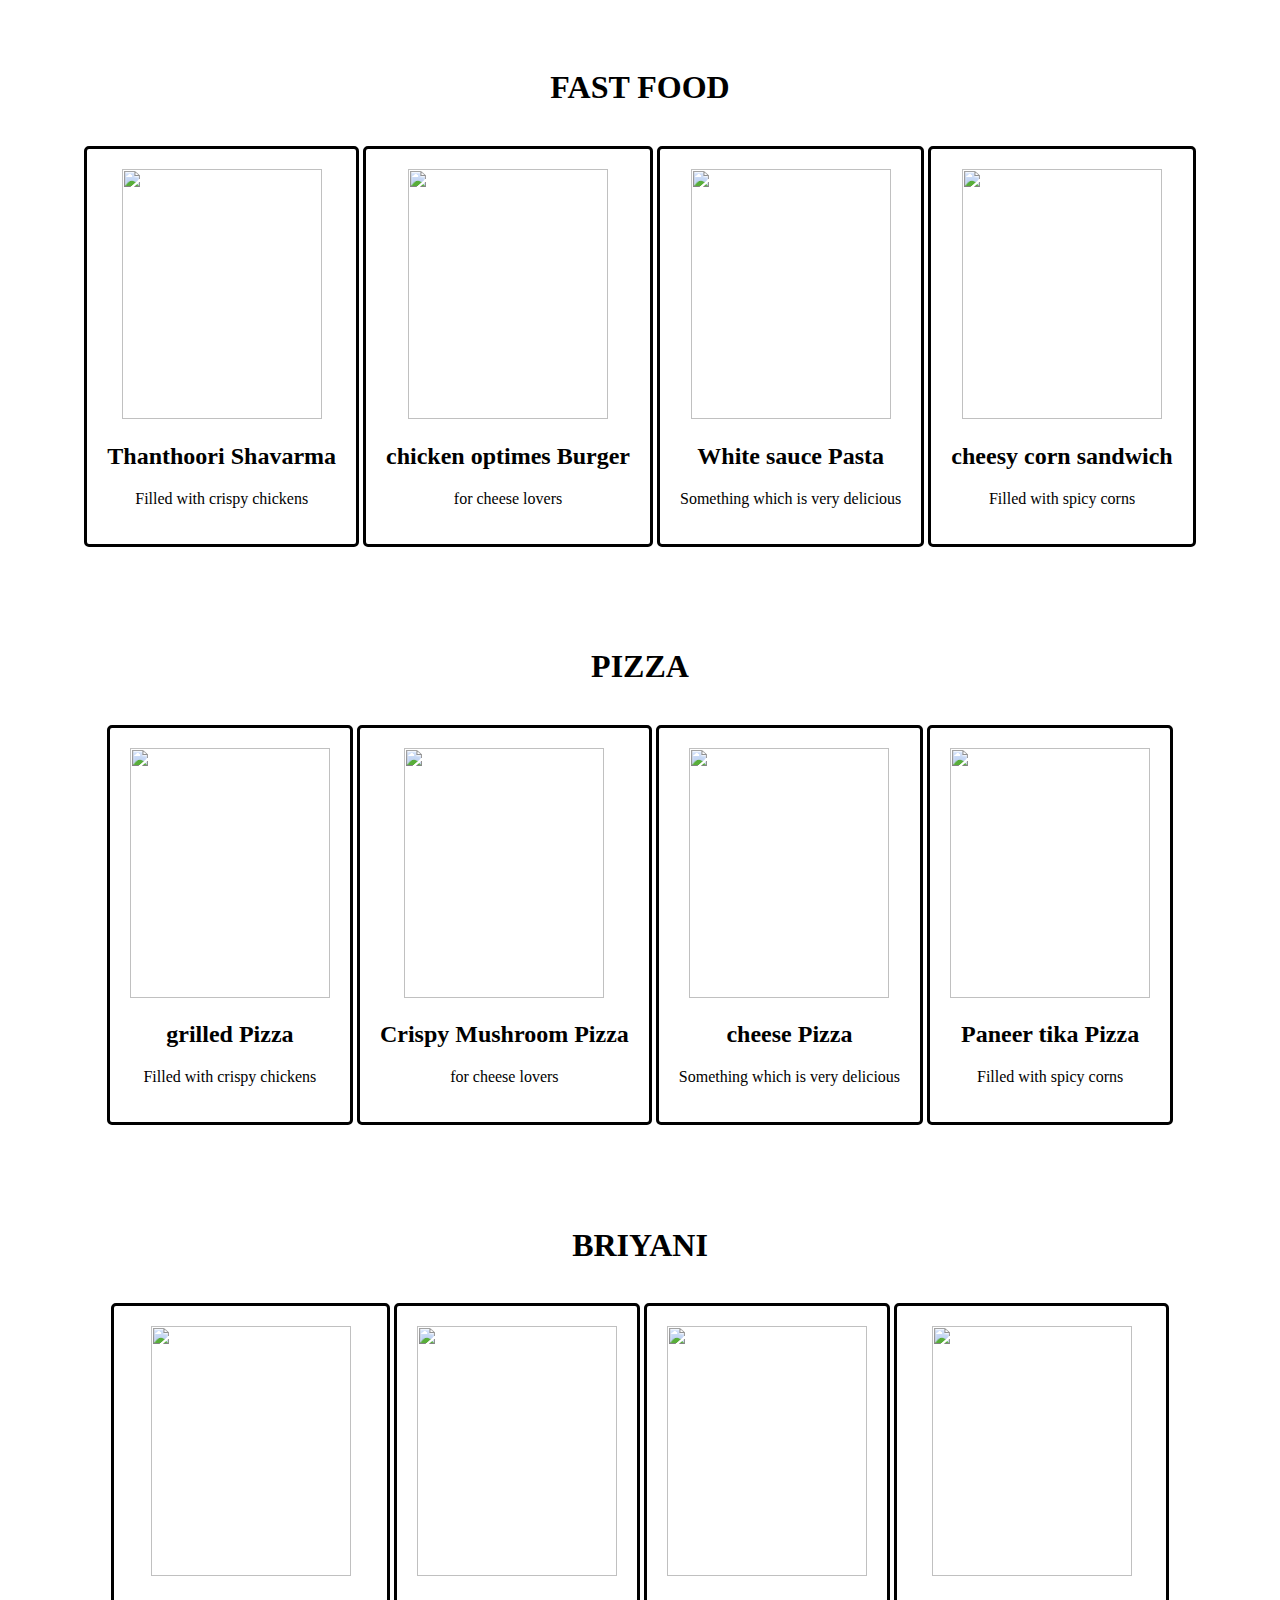
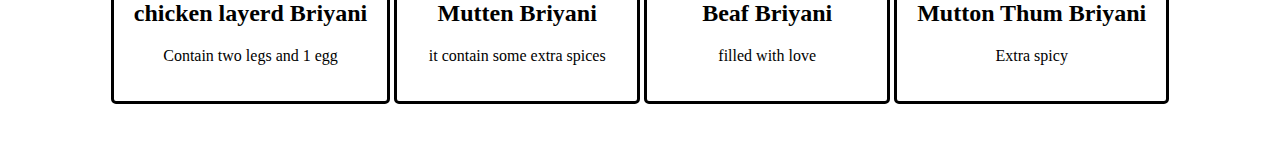
==== rec.html @ e6edc478 "Add files via upload" ====
<!DOCTYPE html>
<html lang="en">
<head>
    <meta charset="UTF-8">
    <meta name="viewport" content="width=device-width, initial-scale=1.0">
    <title>Receipe</title>
    <link rel="stylesheet" href="de.css">
</head>
<body>
    

    <div class="o1">
     <h1 style="text-align: center;">FAST FOOD</h1>
    <br><br>
        <div class="my">
         <img src="dishes/im1.jpg">
         <h2>Thanthoori Shavarma</h2>
         <p>Filled with crispy chickens</p>
        </div>

        <div class="my">
            <img src="dishes/im2.jpg">
            <h2>chicken optimes Burger</h2>
            <p>for cheese lovers</p>
        </div>

        <div class="my">
            <img src="dishes/im3.jpg">
            <h2>White sauce Pasta</h2>
            <p>Something which is very delicious</p>
        </div>

        <div class="my">
            <img src="dishes/im5.jpg">
            <h2>cheesy corn sandwich</h2>
            <p>Filled with spicy corns</p>
        </div>
    </div>

    <div class="o1">
        <h1 style="text-align: center;">PIZZA</h1>
       <br><br>
           <div class="my">
            <img src="dishes/im6.jpg">
            <h2>grilled Pizza</h2>
            <p>Filled with crispy chickens</p>
           </div>
   
           <div class="my">
               <img src="dishes/im7.jpg">
               <h2>Crispy Mushroom Pizza </h2>
               <p>for cheese lovers</p>
           </div>
   
           <div class="my">
               <img src="dishes/im8.jpg">
               <h2>cheese Pizza</h2>
               <p>Something which is very delicious</p>
           </div>
   
           <div class="my">
               <img src="dishes/im9.jpg">
               <h2>Paneer tika Pizza </h2>
               <p>Filled with spicy corns</p>
           </div>
       </div>

       <div class="o1">
        <h1 style="text-align: center;">BRIYANI</h1>
       <br><br>
           <div class="my">
            <img src="dishes/b1.jpg">
            <h2>chicken layerd Briyani</h2>
            <p>Contain two legs and 1 egg</p>
           </div>
   
           <div class="my">
               <img src="dishes/b2.jpg">
               <h2>Mutten Briyani</h2>
               <p>it contain some extra spices</p>
           </div>
   
           <div class="my">
               <img src="dishes/b3.jpg">
               <h2>Beaf Briyani</h2>
               <p>filled with love</p>
           </div>
   
           <div class="my">
               <img src="dishes/b4.jpg">
               <h2>Mutton Thum Briyani</h2>
               <p>Extra spicy</p>
           </div>
       </div>

        
    
    
</body>
</html>
---- de.css ----
li,h1,nav,a{
    display: inline-block;
    
}

.a1{
    background-color: black;
    color:white;
    padding: 10px;
}

li:hover{
    color: rgb(26, 175, 221);
    cursor: pointer;
}

img{
    width: 200px;
    height: 250px;
}
.my{
  text-align: center;   
  display: inline-block;
  padding: 20px;
  border-color: black;
  border-style: solid;
  border-radius: 5px;
  
  
}

.o1{
    text-align: center;
    padding: 40px;
}

.my:hover{
    background-color:rgb(38, 48, 48);
    color: white;
}
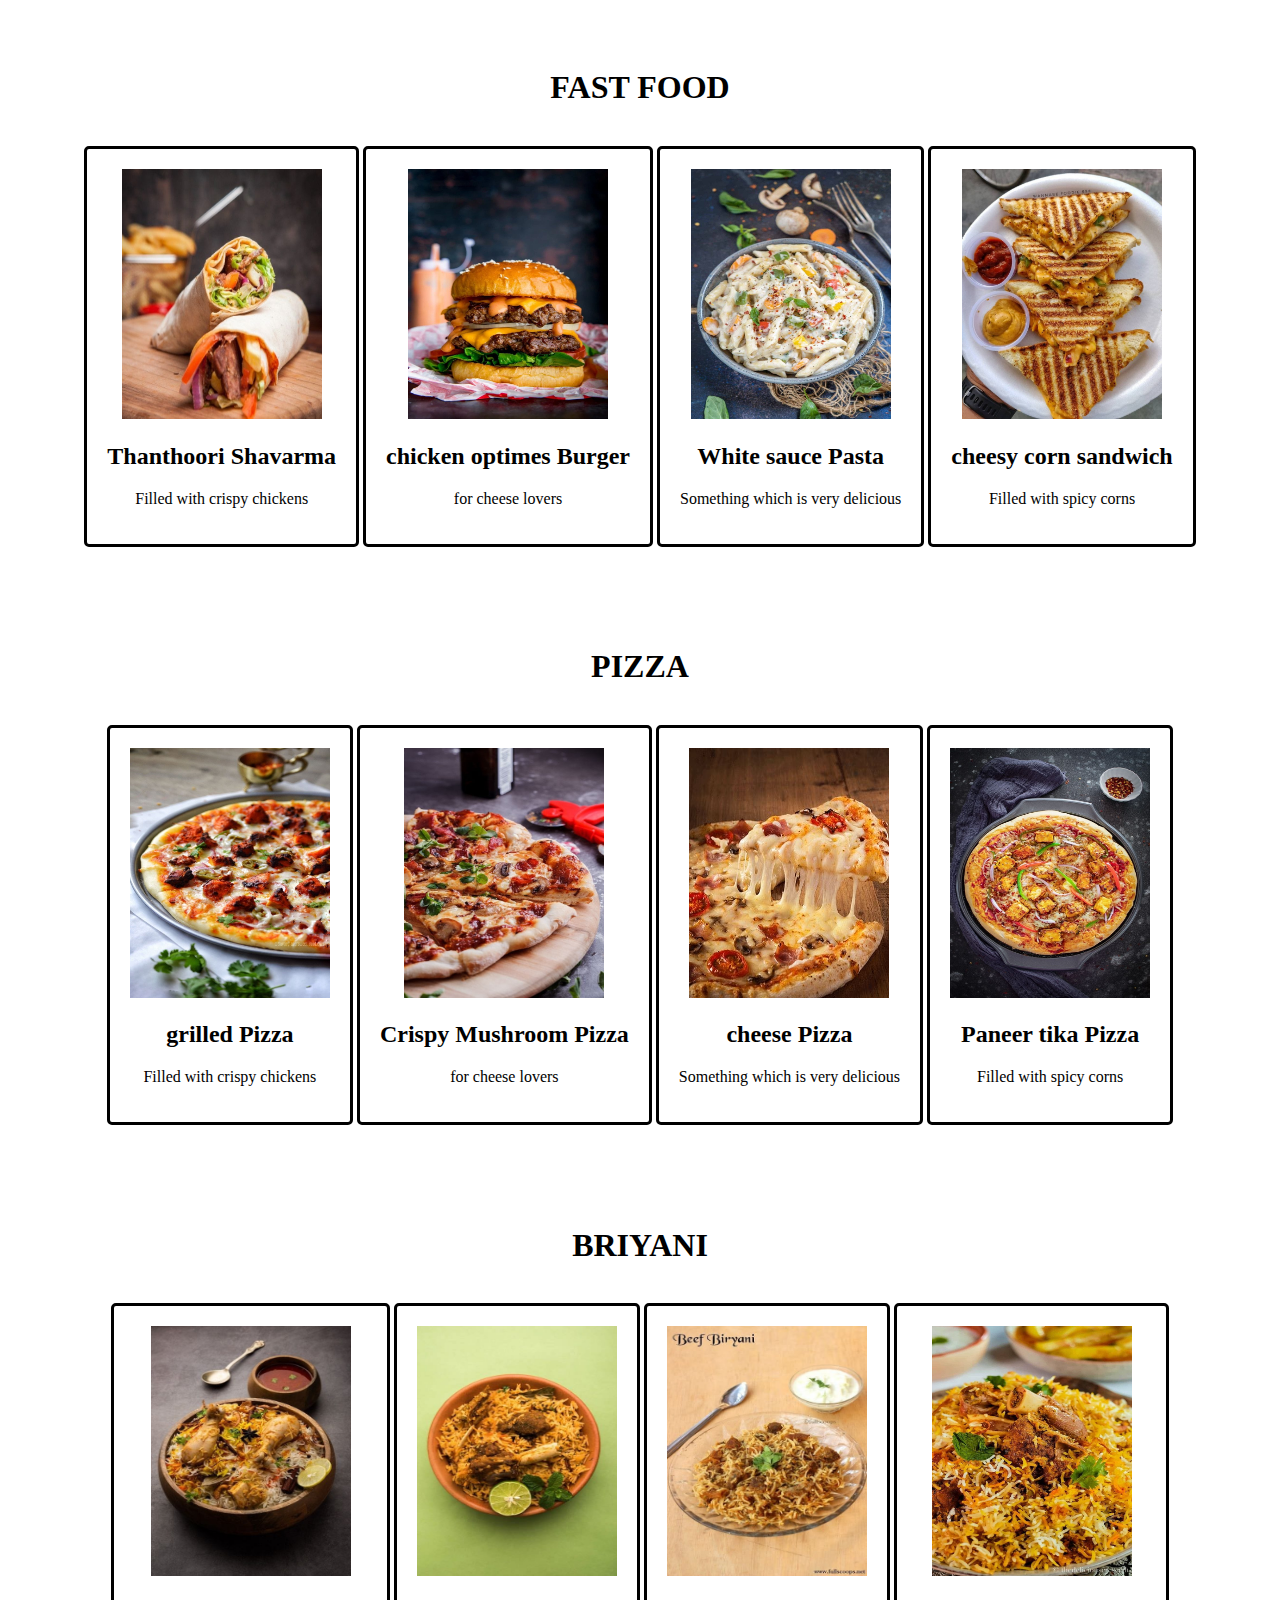
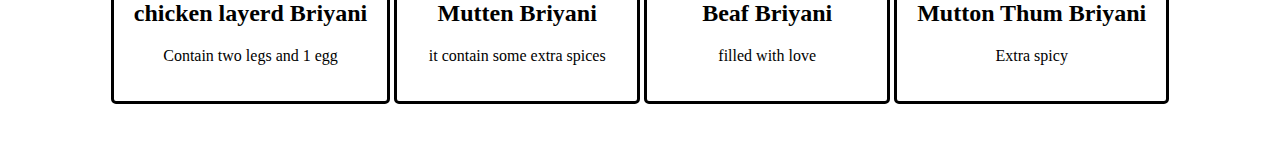
==== commit b33527ed: "Update rec.html" ====
--- a/rec.html
+++ b/rec.html
@@ -13,25 +13,25 @@
      <h1 style="text-align: center;">FAST FOOD</h1>
     <br><br>
         <div class="my">
-         <img src="dishes/im1.jpg">
+         <img src="im1.jpg">
          <h2>Thanthoori Shavarma</h2>
          <p>Filled with crispy chickens</p>
         </div>
 
         <div class="my">
-            <img src="dishes/im2.jpg">
+            <img src="im2.jpg">
             <h2>chicken optimes Burger</h2>
             <p>for cheese lovers</p>
         </div>
 
         <div class="my">
-            <img src="dishes/im3.jpg">
+            <img src="im3.jpg">
             <h2>White sauce Pasta</h2>
             <p>Something which is very delicious</p>
         </div>
 
         <div class="my">
-            <img src="dishes/im5.jpg">
+            <img src="im5.jpg">
             <h2>cheesy corn sandwich</h2>
             <p>Filled with spicy corns</p>
         </div>
@@ -41,25 +41,25 @@
         <h1 style="text-align: center;">PIZZA</h1>
        <br><br>
            <div class="my">
-            <img src="dishes/im6.jpg">
+            <img src="im6.jpg">
             <h2>grilled Pizza</h2>
             <p>Filled with crispy chickens</p>
            </div>
    
            <div class="my">
-               <img src="dishes/im7.jpg">
+               <img src="im7.jpg">
                <h2>Crispy Mushroom Pizza </h2>
                <p>for cheese lovers</p>
            </div>
    
            <div class="my">
-               <img src="dishes/im8.jpg">
+               <img src="im8.jpg">
                <h2>cheese Pizza</h2>
                <p>Something which is very delicious</p>
            </div>
    
            <div class="my">
-               <img src="dishes/im9.jpg">
+               <img src="im9.jpg">
                <h2>Paneer tika Pizza </h2>
                <p>Filled with spicy corns</p>
            </div>
@@ -69,25 +69,25 @@
         <h1 style="text-align: center;">BRIYANI</h1>
        <br><br>
            <div class="my">
-            <img src="dishes/b1.jpg">
+            <img src="b1.jpg">
             <h2>chicken layerd Briyani</h2>
             <p>Contain two legs and 1 egg</p>
            </div>
    
            <div class="my">
-               <img src="dishes/b2.jpg">
+               <img src="b2.jpg">
                <h2>Mutten Briyani</h2>
                <p>it contain some extra spices</p>
            </div>
    
            <div class="my">
-               <img src="dishes/b3.jpg">
+               <img src="b3.jpg">
                <h2>Beaf Briyani</h2>
                <p>filled with love</p>
            </div>
    
            <div class="my">
-               <img src="dishes/b4.jpg">
+               <img src="b4.jpg">
                <h2>Mutton Thum Briyani</h2>
                <p>Extra spicy</p>
            </div>
@@ -97,4 +97,4 @@
     
     
 </body>
-</html>+</html>
